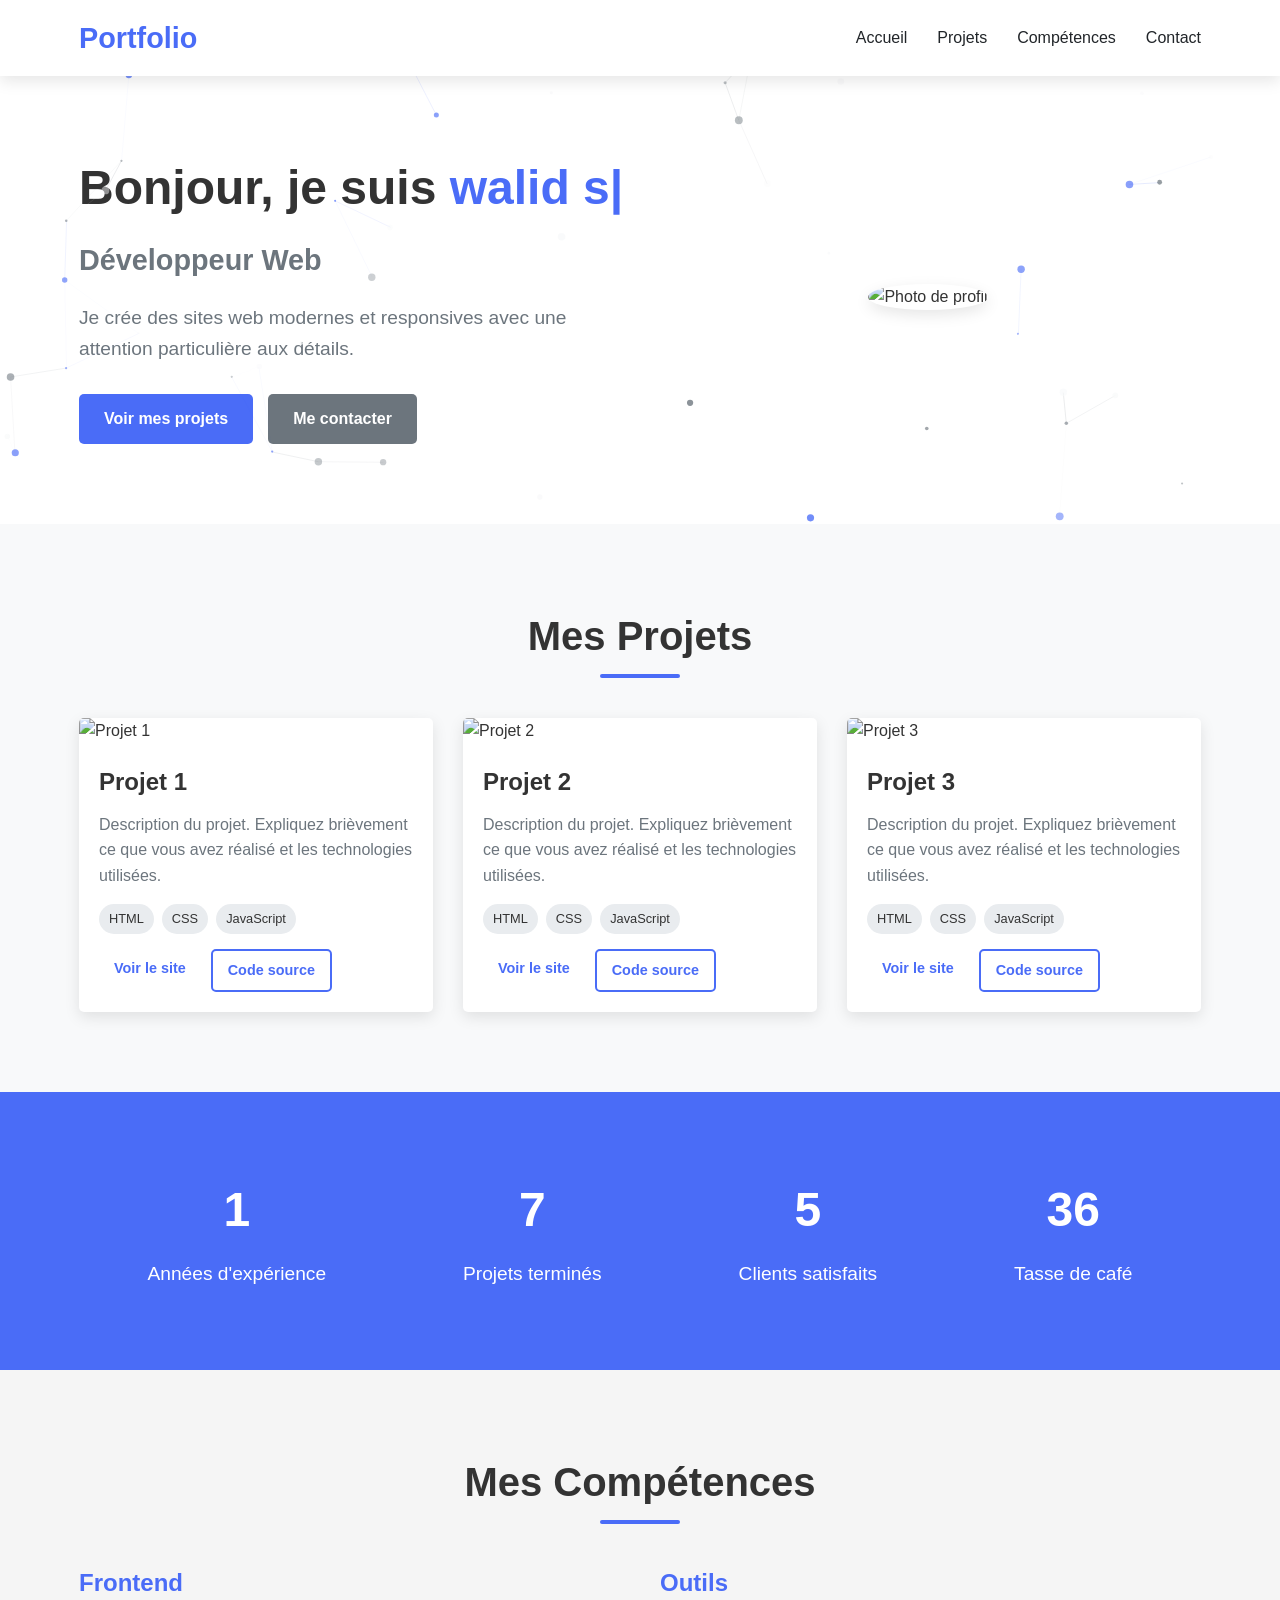
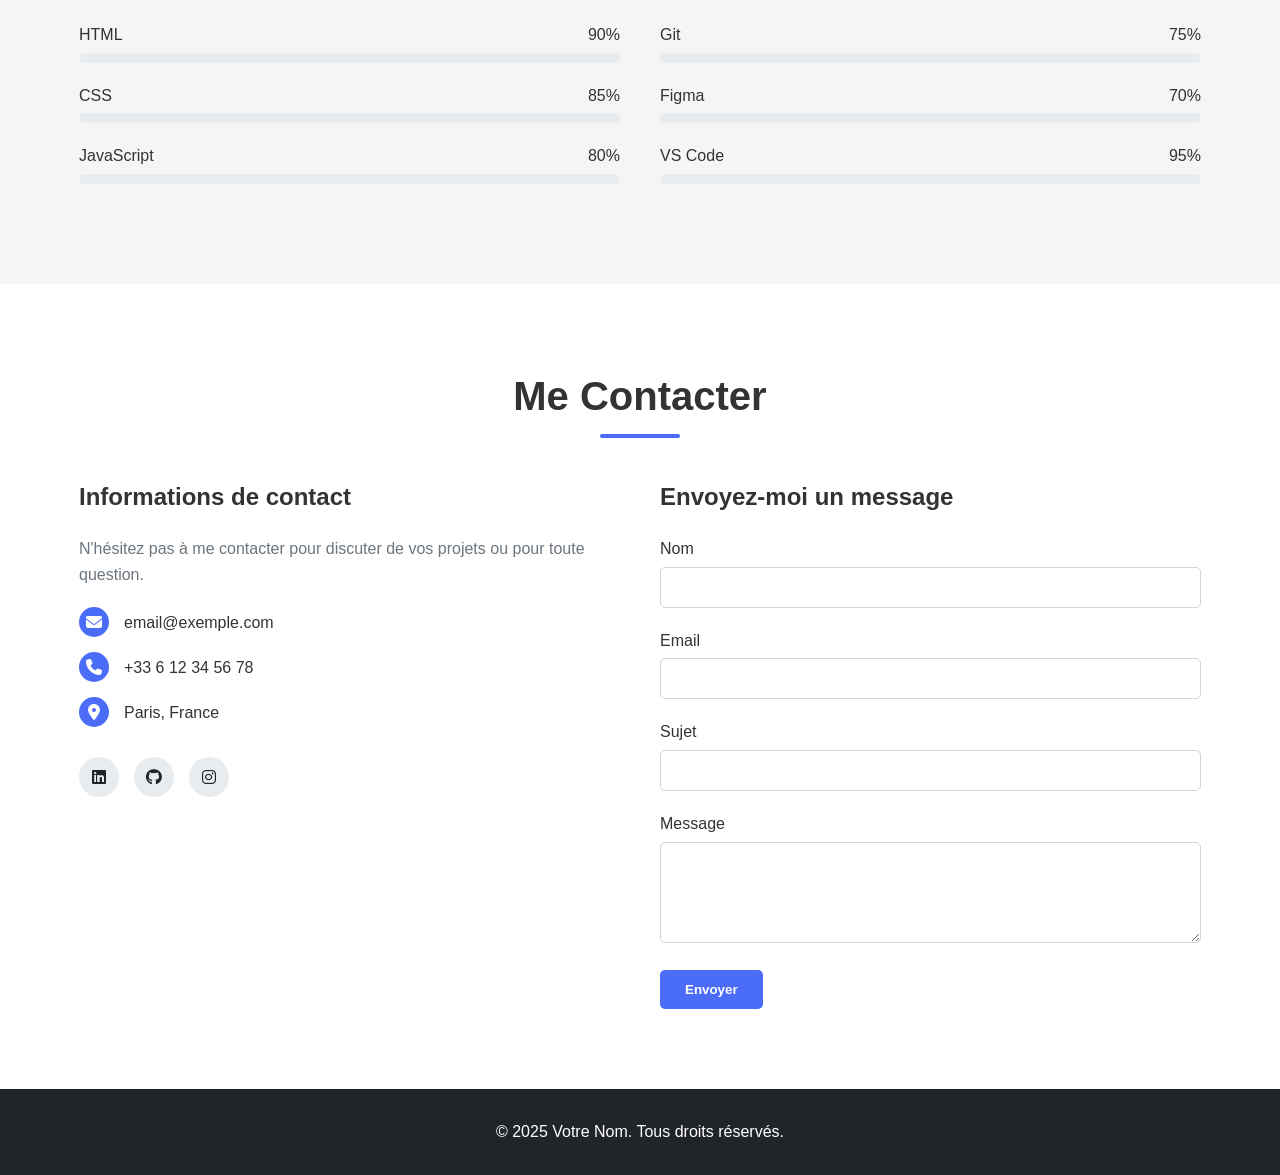
==== index.html @ 7b7688a4 "walid" ====
<!DOCTYPE html>
<html lang="fr">
<head>
  <meta charset="UTF-8">
  <meta name="viewport" content="width=device-width, initial-scale=1.0">
  <title>Mon Portfolio</title>
  <link rel="stylesheet" href="style.css">
  <link rel="stylesheet" href="https://cdnjs.cloudflare.com/ajax/libs/font-awesome/6.4.0/css/all.min.css">
  <script src="https://cdnjs.cloudflare.com/ajax/libs/three.js/r128/three.min.js"></script>
</head>
<body>
  <header>
    <div class="container">
      <h1 class="logo">Portfolio</h1>
      <nav>
        <button class="mobile-menu-toggle" aria-label="Menu">
          <span></span>
          <span></span>
          <span></span>
        </button>
        <ul class="nav-links">
          <li><a href="#accueil">Accueil</a></li>
          <li><a href="#projets">Projets</a></li>
          <li><a href="#competences">Compétences</a></li>
          <li><a href="#contact">Contact</a></li>
        </ul>
      </nav>
    </div>
  </header>

  <section id="accueil" class="hero">
    <div class="container">
      <div class="hero-content">
        <h2>Bonjour, je suis <span class="highlight">walid saimane</span></h2>
        <h3>Développeur Web</h3>
        <p>Je crée des sites web modernes et responsives avec une attention particulière aux détails.</p>
        <div class="hero-buttons">
          <a href="#projets" class="btn btn-primary">Voir mes projets</a>
          <a href="#contact" class="btn btn-secondary">Me contacter</a>
        </div>
      </div>
      <div class="hero-image">
        <img src="/placeholder.svg?height=400&width=400" alt="Photo de profil">
      </div>
    </div>
  </section>

  <section id="projets" class="projects">
    <div class="container">
      <h2 class="section-title">Mes Projets</h2>
      <div class="projects-grid">
        <div class="project-card">
          <div class="project-image">
            <img src="/" alt="Projet 1">
          </div>
          <div class="project-info">
            <h3>Projet 1</h3>
            <p>Description du projet. Expliquez brièvement ce que vous avez réalisé et les technologies utilisées.</p>
            <div class="project-tags">
              <span>HTML</span>
              <span>CSS</span>
              <span>JavaScript</span>
            </div>
            <div class="project-links">
              <a href="#" class="btn btn-small">Voir le site</a>
              <a href="#" class="btn btn-small btn-outline">Code source</a>
            </div>
          </div>
        </div>

        <div class="project-card">
          <div class="project-image">
            <img src="/placeholder.svg?height=300&width=500" alt="Projet 2">
          </div>
          <div class="project-info">
            <h3>Projet 2</h3>
            <p>Description du projet. Expliquez brièvement ce que vous avez réalisé et les technologies utilisées.</p>
            <div class="project-tags">
              <span>HTML</span>
              <span>CSS</span>
              <span>JavaScript</span>
            </div>
            <div class="project-links">
              <a href="#" class="btn btn-small">Voir le site</a>
              <a href="#" class="btn btn-small btn-outline">Code source</a>
            </div>
          </div>
        </div>

        <div class="project-card">
          <div class="project-image">
            <img src="/placeholder.svg?height=300&width=500" alt="Projet 3">
          </div>
          <div class="project-info">
            <h3>Projet 3</h3>
            <p>Description du projet. Expliquez brièvement ce que vous avez réalisé et les technologies utilisées.</p>
            <div class="project-tags">
              <span>HTML</span>
              <span>CSS</span>
              <span>JavaScript</span>
            </div>
            <div class="project-links">
              <a href="#" class="btn btn-small">Voir le site</a>
              <a href="#" class="btn btn-small btn-outline">Code source</a>
            </div>
          </div>
        </div>
      </div>
    </div>
  </section>

  <section id="competences" class="skills">
    <div class="container">
      <h2 class="section-title">Mes Compétences</h2>
      <div class="skills-container">
        <div class="skills-category">
          <h3>Frontend</h3>
          <div class="skill-item">
            <div class="skill-info">
              <span>HTML</span>
              <span>90%</span>
            </div>
            <div class="skill-bar">
              <div class="skill-progress" style="width: 90%"></div>
            </div>
          </div>
          <div class="skill-item">
            <div class="skill-info">
              <span>CSS</span>
              <span>85%</span>
            </div>
            <div class="skill-bar">
              <div class="skill-progress" style="width: 85%"></div>
            </div>
          </div>
          <div class="skill-item">
            <div class="skill-info">
              <span>JavaScript</span>
              <span>80%</span>
            </div>
            <div class="skill-bar">
              <div class="skill-progress" style="width: 80%"></div>
            </div>
          </div>
        </div>

        <div class="skills-category">
          <h3>Outils</h3>
          <div class="skill-item">
            <div class="skill-info">
              <span>Git</span>
              <span>75%</span>
            </div>
            <div class="skill-bar">
              <div class="skill-progress" style="width: 75%"></div>
            </div>
          </div>
          <div class="skill-item">
            <div class="skill-info">
              <span>Figma</span>
              <span>70%</span>
            </div>
            <div class="skill-bar">
              <div class="skill-progress" style="width: 70%"></div>
            </div>
          </div>
          <div class="skill-item">
            <div class="skill-info">
              <span>VS Code</span>
              <span>95%</span>
            </div>
            <div class="skill-bar">
              <div class="skill-progress" style="width: 95%"></div>
            </div>
          </div>
        </div>
      </div>
    </div>
  </section>

  <section id="contact" class="contact">
    <div class="container">
      <h2 class="section-title">Me Contacter</h2>
      <div class="contact-container">
        <div class="contact-info">
          <h3>Informations de contact</h3>
          <p>N'hésitez pas à me contacter pour discuter de vos projets ou pour toute question.</p>
          <div class="contact-details">
            <div class="contact-item">
              <i class="fas fa-envelope"></i>
              <span>email@exemple.com</span>
            </div>
            <div class="contact-item">
              <i class="fas fa-phone"></i>
              <span>+33 6 12 34 56 78</span>
            </div>
            <div class="contact-item">
              <i class="fas fa-map-marker-alt"></i>
              <span>Paris, France</span>
            </div>
          </div>
          <div class="social-links">
            <a href="https://www.linkedin.com/in/walid-sai-905145353/" aria-label="LinkedIn"><i class="fab fa-linkedin"></i></a>
            <a href="https://github.com/WAMIDSAIMANE" aria-label="GitHub"><i class="fab fa-github"></i></a>
            <a href="#" aria-label="instagram"><i class="fab fa-instagram"></i></a>
          </div>
        </div>
        <div class="contact-form">
          <h3>Envoyez-moi un message</h3>
          <form id="contactForm">
            <div class="form-group">
              <label for="name">Nom</label>
              <input type="text" id="name" name="name" required>
            </div>
            <div class="form-group">
              <label for="email">Email</label>
              <input type="email" id="email" name="email" required>
            </div>
            <div class="form-group">
              <label for="subject">Sujet</label>
              <input type="text" id="subject" name="subject" required>
            </div>
            <div class="form-group">
              <label for="message">Message</label>
              <textarea id="message" name="message" rows="5" required></textarea>
            </div>
            <button type="submit" class="btn btn-primary">Envoyer</button>
          </form>
        </div>
      </div>
    </div>
  </section>

  <footer>
    <div class="container">
      <p>&copy; 2025 Votre Nom. Tous droits réservés.</p>
    </div>
  </footer>

  <script src="script.js"></script>
  <script src="effects.js"></script>
  
</body>
</html>
---- style.css ----
/* Variables */
:root {
    --primary-color: #4a6cf7;
    --primary-dark: #3a56d4;
    --secondary-color: #6c757d;
    --dark-color: #212529;
    --light-color: #f8f9fa;
    --success-color: #28a745;
    --danger-color: #dc3545;
    --body-color: #f5f5f5;
    --text-color: #333;
    --border-radius: 5px;
    --box-shadow: 0 5px 15px rgba(0, 0, 0, 0.1);
    --transition: all 0.3s ease;
  }
  
  /* Reset & Base Styles */
  * {
    margin: 0;
    padding: 0;
    box-sizing: border-box;
  }
  
  html {
    scroll-behavior: smooth;
  }
  
  body {
    font-family: "Segoe UI", Tahoma, Geneva, Verdana, sans-serif;
    line-height: 1.6;
    color: var(--text-color);
    background-color: var(--body-color);
  }
  
  a {
    text-decoration: none;
    color: var(--primary-color);
    transition: var(--transition);
  }
  
  a:hover {
    color: var(--primary-dark);
  }
  
  ul {
    list-style: none;
  }
  
  img {
    max-width: 100%;
    height: auto;
  }
  
  .container {
    width: 90%;
    max-width: 1200px;
    margin: 0 auto;
    padding: 0 15px;
  }
  
  section {
    padding: 80px 0;
  }
  
  .section-title {
    text-align: center;
    margin-bottom: 50px;
    font-size: 2.5rem;
    position: relative;
  }
  
  .section-title::after {
    content: "";
    position: absolute;
    bottom: -10px;
    left: 50%;
    transform: translateX(-50%);
    width: 80px;
    height: 4px;
    background-color: var(--primary-color);
    border-radius: 2px;
  }
  
  /* Buttons */
  .btn {
    display: inline-block;
    padding: 12px 25px;
    border-radius: var(--border-radius);
    font-weight: 600;
    text-align: center;
    cursor: pointer;
    transition: var(--transition);
    border: none;
  }
  
  .btn-primary {
    background-color: var(--primary-color);
    color: white;
  }
  
  .btn-primary:hover {
    background-color: var(--primary-dark);
    color: white;
  }
  
  .btn-secondary {
    background-color: var(--secondary-color);
    color: white;
  }
  
  .btn-secondary:hover {
    background-color: #5a6268;
    color: white;
  }
  
  .btn-small {
    padding: 8px 15px;
    font-size: 0.9rem;
  }
  
  .btn-outline {
    background-color: transparent;
    border: 2px solid var(--primary-color);
    color: var(--primary-color);
  }
  
  .btn-outline:hover {
    background-color: var(--primary-color);
    color: white;
  }
  
  /* Header */
  header {
    position: fixed;
    top: 0;
    left: 0;
    width: 100%;
    background-color: white;
    box-shadow: var(--box-shadow);
    z-index: 1000;
    padding: 15px 0;
  }
  
  header .container {
    display: flex;
    justify-content: space-between;
    align-items: center;
  }
  
  .logo {
    font-size: 1.8rem;
    font-weight: 700;
    color: var(--primary-color);
  }
  
  .nav-links {
    display: flex;
  }
  
  .nav-links li {
    margin-left: 30px;
  }
  
  .nav-links a {
    color: var(--dark-color);
    font-weight: 500;
    position: relative;
  }
  
  .nav-links a::after {
    content: "";
    position: absolute;
    bottom: -5px;
    left: 0;
    width: 0;
    height: 2px;
    background-color: var(--primary-color);
    transition: var(--transition);
  }
  
  .nav-links a:hover::after {
    width: 100%;
  }
  
  .mobile-menu-toggle {
    display: none;
    background: none;
    border: none;
    cursor: pointer;
  }
  
  .mobile-menu-toggle span {
    display: block;
    width: 25px;
    height: 3px;
    background-color: var(--dark-color);
    margin: 5px 0;
    transition: var(--transition);
  }
  
  /* Hero Section */
  .hero {
    padding-top: 150px;
    padding-bottom: 80px;
    background-color: white;
  }
  
  .hero .container {
    display: flex;
    align-items: center;
    justify-content: space-between;
  }
  
  .hero-content {
    flex: 1;
    padding-right: 30px;
  }
  
  .hero-image {
    flex: 1;
    text-align: center;
  }
  
  .hero-image img {
    border-radius: 50%;
    box-shadow: var(--box-shadow);
    max-width: 400px;
  }
  
  .hero h2 {
    font-size: 3rem;
    margin-bottom: 10px;
  }
  
  .hero h3 {
    font-size: 1.8rem;
    color: var(--secondary-color);
    margin-bottom: 20px;
  }
  
  .hero p {
    font-size: 1.2rem;
    margin-bottom: 30px;
    color: var(--secondary-color);
  }
  
  .highlight {
    color: var(--primary-color);
  }
  
  .hero-buttons {
    display: flex;
    gap: 15px;
  }
  
  /* Projects Section */
  .projects {
    background-color: var(--light-color);
  }
  
  .projects-grid {
    display: grid;
    grid-template-columns: repeat(auto-fill, minmax(350px, 1fr));
    gap: 30px;
  }
  
  .project-card {
    background-color: white;
    border-radius: var(--border-radius);
    overflow: hidden;
    box-shadow: var(--box-shadow);
    transition: var(--transition);
  }
  
  .project-card:hover {
    transform: translateY(-10px);
  }
  
  .project-image {
    overflow: hidden;
  }
  
  .project-image img {
    transition: var(--transition);
    width: 100%;
    height: 200px;
    object-fit: cover;
  }
  
  .project-card:hover .project-image img {
    transform: scale(1.05);
  }
  
  .project-info {
    padding: 20px;
  }
  
  .project-info h3 {
    margin-bottom: 10px;
    font-size: 1.5rem;
  }
  
  .project-info p {
    color: var(--secondary-color);
    margin-bottom: 15px;
  }
  
  .project-tags {
    display: flex;
    flex-wrap: wrap;
    gap: 8px;
    margin-bottom: 15px;
  }
  
  .project-tags span {
    background-color: #e9ecef;
    padding: 5px 10px;
    border-radius: 20px;
    font-size: 0.8rem;
    font-weight: 500;
  }
  
  .project-links {
    display: flex;
    gap: 10px;
  }
  
  /* Skills Section */
  .skills-container {
    display: grid;
    grid-template-columns: repeat(auto-fit, minmax(300px, 1fr));
    gap: 40px;
  }
  
  .skills-category h3 {
    margin-bottom: 20px;
    font-size: 1.5rem;
    color: var(--primary-color);
  }
  
  .skill-item {
    margin-bottom: 20px;
  }
  
  .skill-info {
    display: flex;
    justify-content: space-between;
    margin-bottom: 5px;
  }
  
  .skill-bar {
    height: 10px;
    background-color: #e9ecef;
    border-radius: 5px;
    overflow: hidden;
  }
  
  .skill-progress {
    height: 100%;
    background-color: var(--primary-color);
    border-radius: 5px;
    transition: width 1s ease-in-out;
  }
  
  /* Contact Section */
  .contact {
    background-color: white;
  }
  
  .contact-container {
    display: grid;
    grid-template-columns: repeat(auto-fit, minmax(300px, 1fr));
    gap: 40px;
  }
  
  .contact-info h3,
  .contact-form h3 {
    margin-bottom: 20px;
    font-size: 1.5rem;
  }
  
  .contact-info p {
    margin-bottom: 20px;
    color: var(--secondary-color);
  }
  
  .contact-details {
    margin-bottom: 30px;
  }
  
  .contact-item {
    display: flex;
    align-items: center;
    margin-bottom: 15px;
  }
  
  .contact-item i {
    width: 30px;
    height: 30px;
    background-color: var(--primary-color);
    color: white;
    border-radius: 50%;
    display: flex;
    align-items: center;
    justify-content: center;
    margin-right: 15px;
  }
  
  .social-links {
    display: flex;
    gap: 15px;
  }
  
  .social-links a {
    width: 40px;
    height: 40px;
    background-color: #e9ecef;
    color: var(--dark-color);
    border-radius: 50%;
    display: flex;
    align-items: center;
    justify-content: center;
    transition: var(--transition);
  }
  
  .social-links a:hover {
    background-color: var(--primary-color);
    color: white;
  }
  
  .form-group {
    margin-bottom: 20px;
  }
  
  .form-group label {
    display: block;
    margin-bottom: 5px;
    font-weight: 500;
  }
  
  .form-group input,
  .form-group textarea {
    width: 100%;
    padding: 12px;
    border: 1px solid #ced4da;
    border-radius: var(--border-radius);
    font-family: inherit;
    transition: var(--transition);
  }
  
  .form-group input:focus,
  .form-group textarea:focus {
    outline: none;
    border-color: var(--primary-color);
    box-shadow: 0 0 0 3px rgba(74, 108, 247, 0.2);
  }
  
  /* Footer */
  footer {
    background-color: var(--dark-color);
    color: white;
    padding: 30px 0;
    text-align: center;
  }
  
  /* Media Queries */
  @media (max-width: 992px) {
    .hero .container {
      flex-direction: column;
      text-align: center;
    }
  
    .hero-content {
      padding-right: 0;
      margin-bottom: 40px;
    }
  
    .hero-buttons {
      justify-content: center;
    }
  }
  
  @media (max-width: 768px) {
    .mobile-menu-toggle {
      display: block;
    }
  
    .nav-links {
      position: fixed;
      top: 70px;
      left: -100%;
      width: 100%;
      height: calc(100vh - 70px);
      background-color: white;
      flex-direction: column;
      align-items: center;
      justify-content: center;
      transition: var(--transition);
    }
  
    .nav-links.active {
      left: 0;
    }
  
    .nav-links li {
      margin: 15px 0;
    }
  
    .section-title {
      font-size: 2rem;
    }
  
    .hero h2 {
      font-size: 2.5rem;
    }
  
    .hero h3 {
      font-size: 1.5rem;
    }
  
    .projects-grid {
      grid-template-columns: 1fr;
    }
  }
  
  @media (max-width: 576px) {
    .hero h2 {
      font-size: 2rem;
    }
  
    .hero-image img {
      max-width: 250px;
    }
  
    .hero-buttons {
      flex-direction: column;
      gap: 10px;
    }
  
    .btn {
      width: 100%;
    }
  }
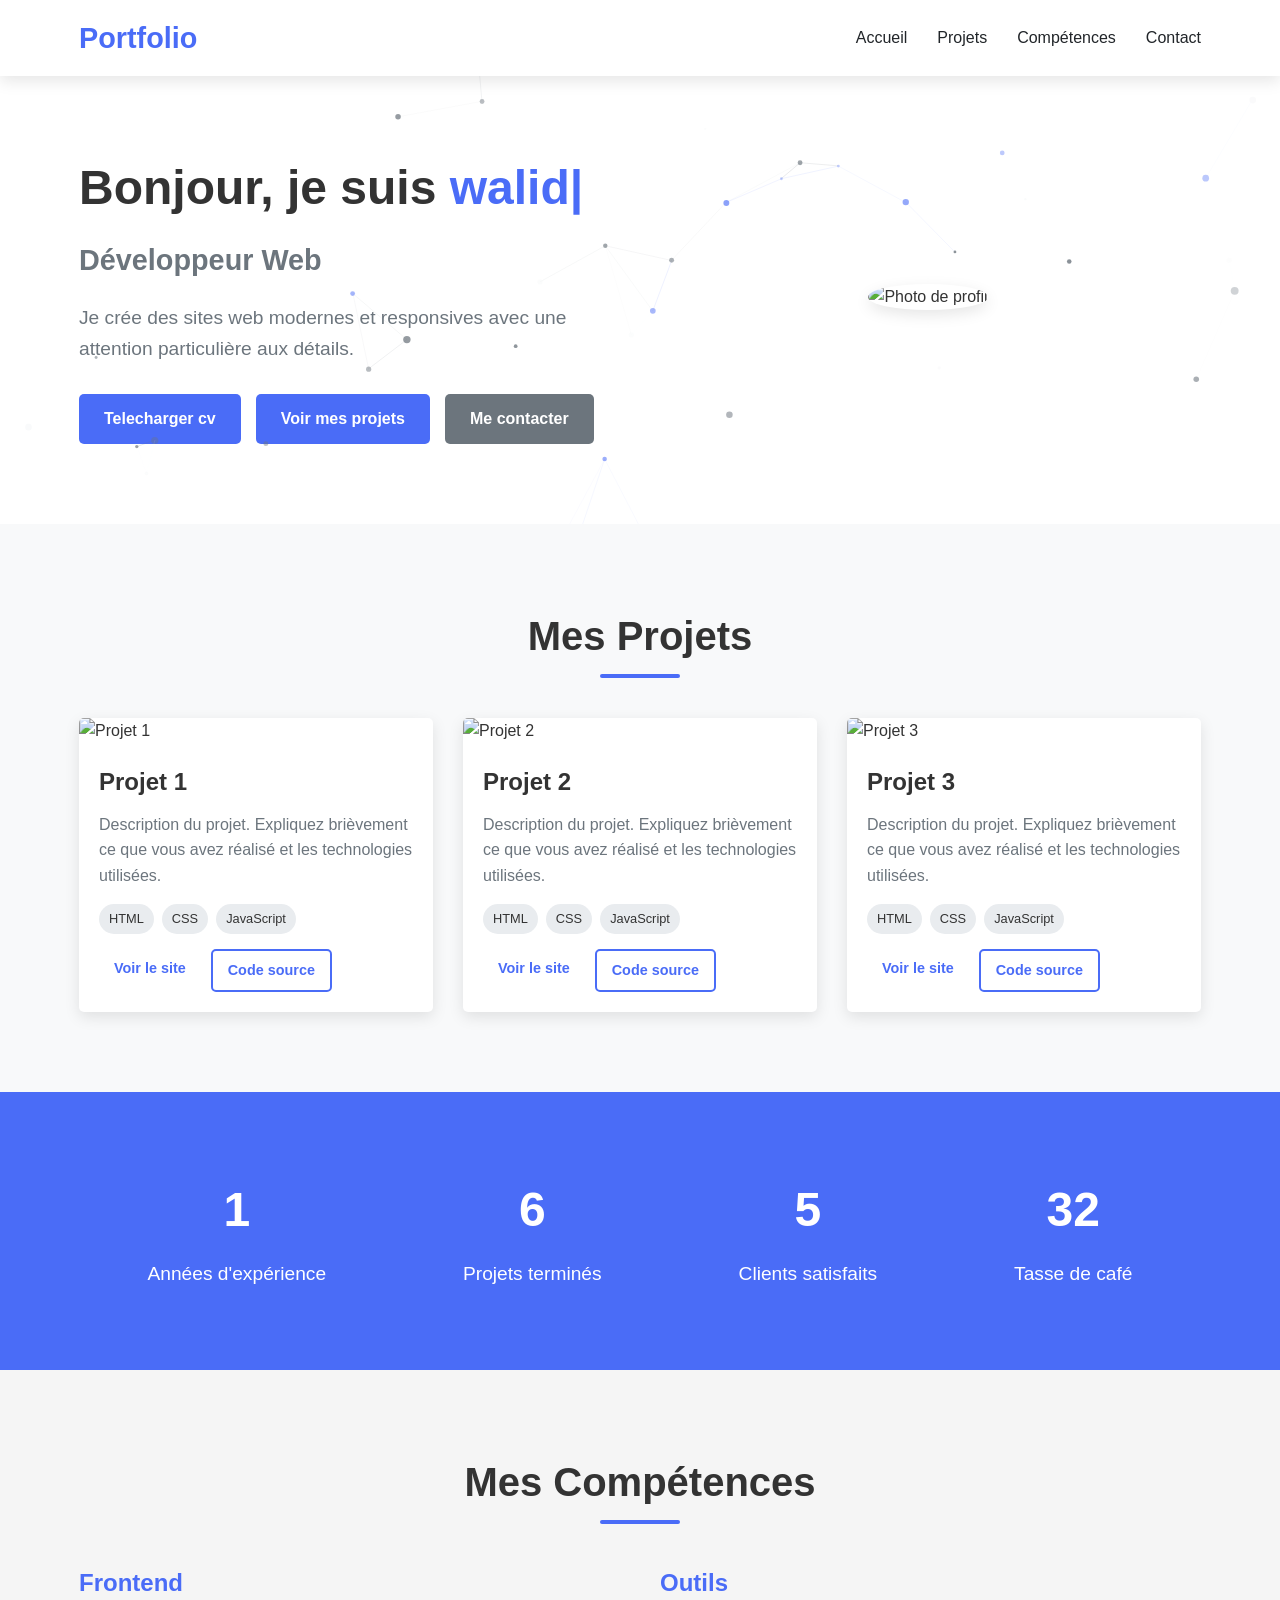
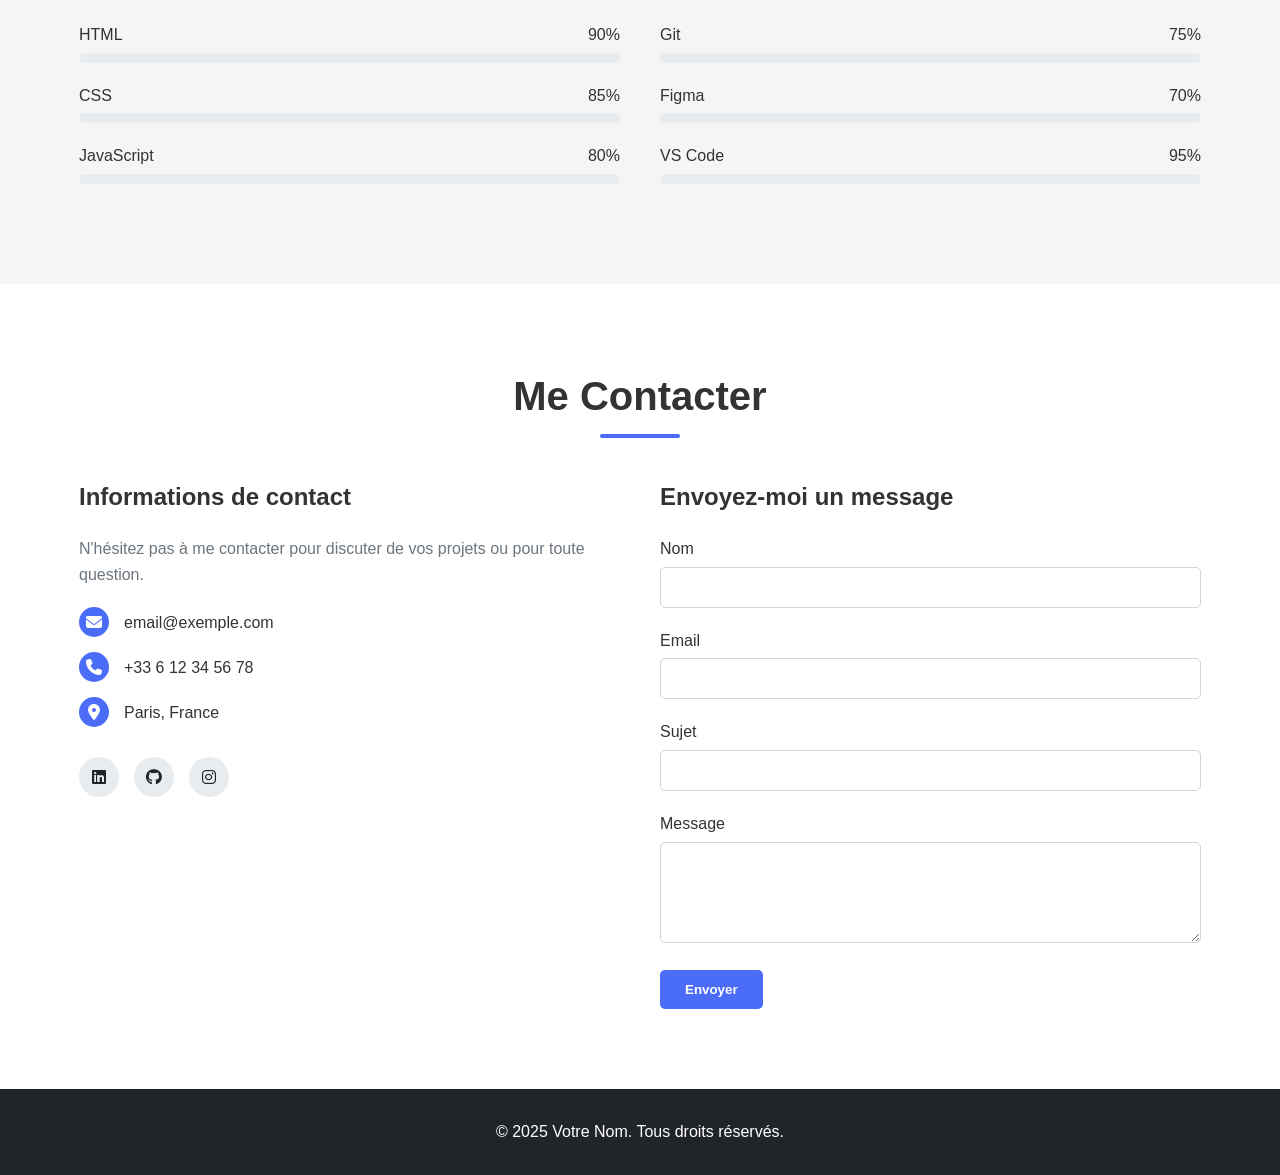
==== commit bfa29344: "saimane" ====
--- a/index.html
+++ b/index.html
@@ -35,6 +35,7 @@
         <h3>Développeur Web</h3>
         <p>Je crée des sites web modernes et responsives avec une attention particulière aux détails.</p>
         <div class="hero-buttons">
+          <a href="#cv" class=" btn btn-primary">Telecharger cv</a>
           <a href="#projets" class="btn btn-primary">Voir mes projets</a>
           <a href="#contact" class="btn btn-secondary">Me contacter</a>
         </div>
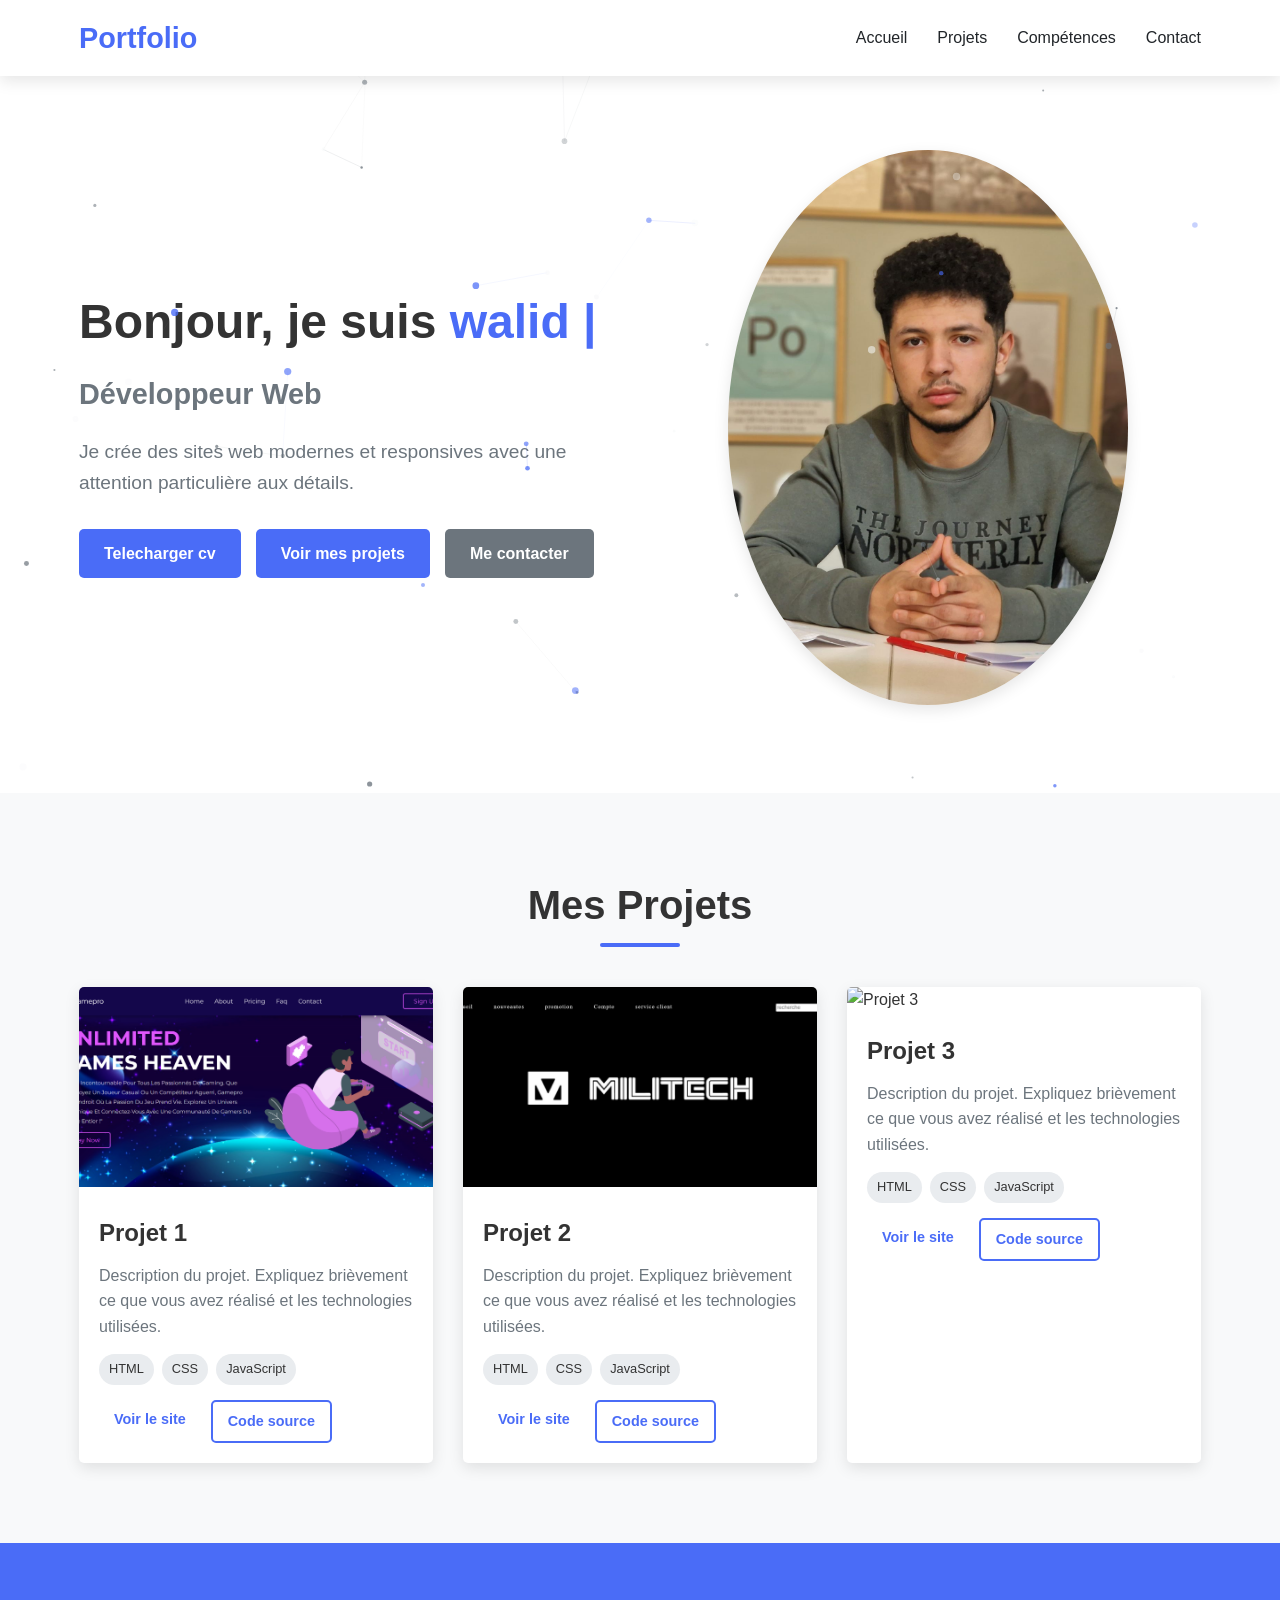
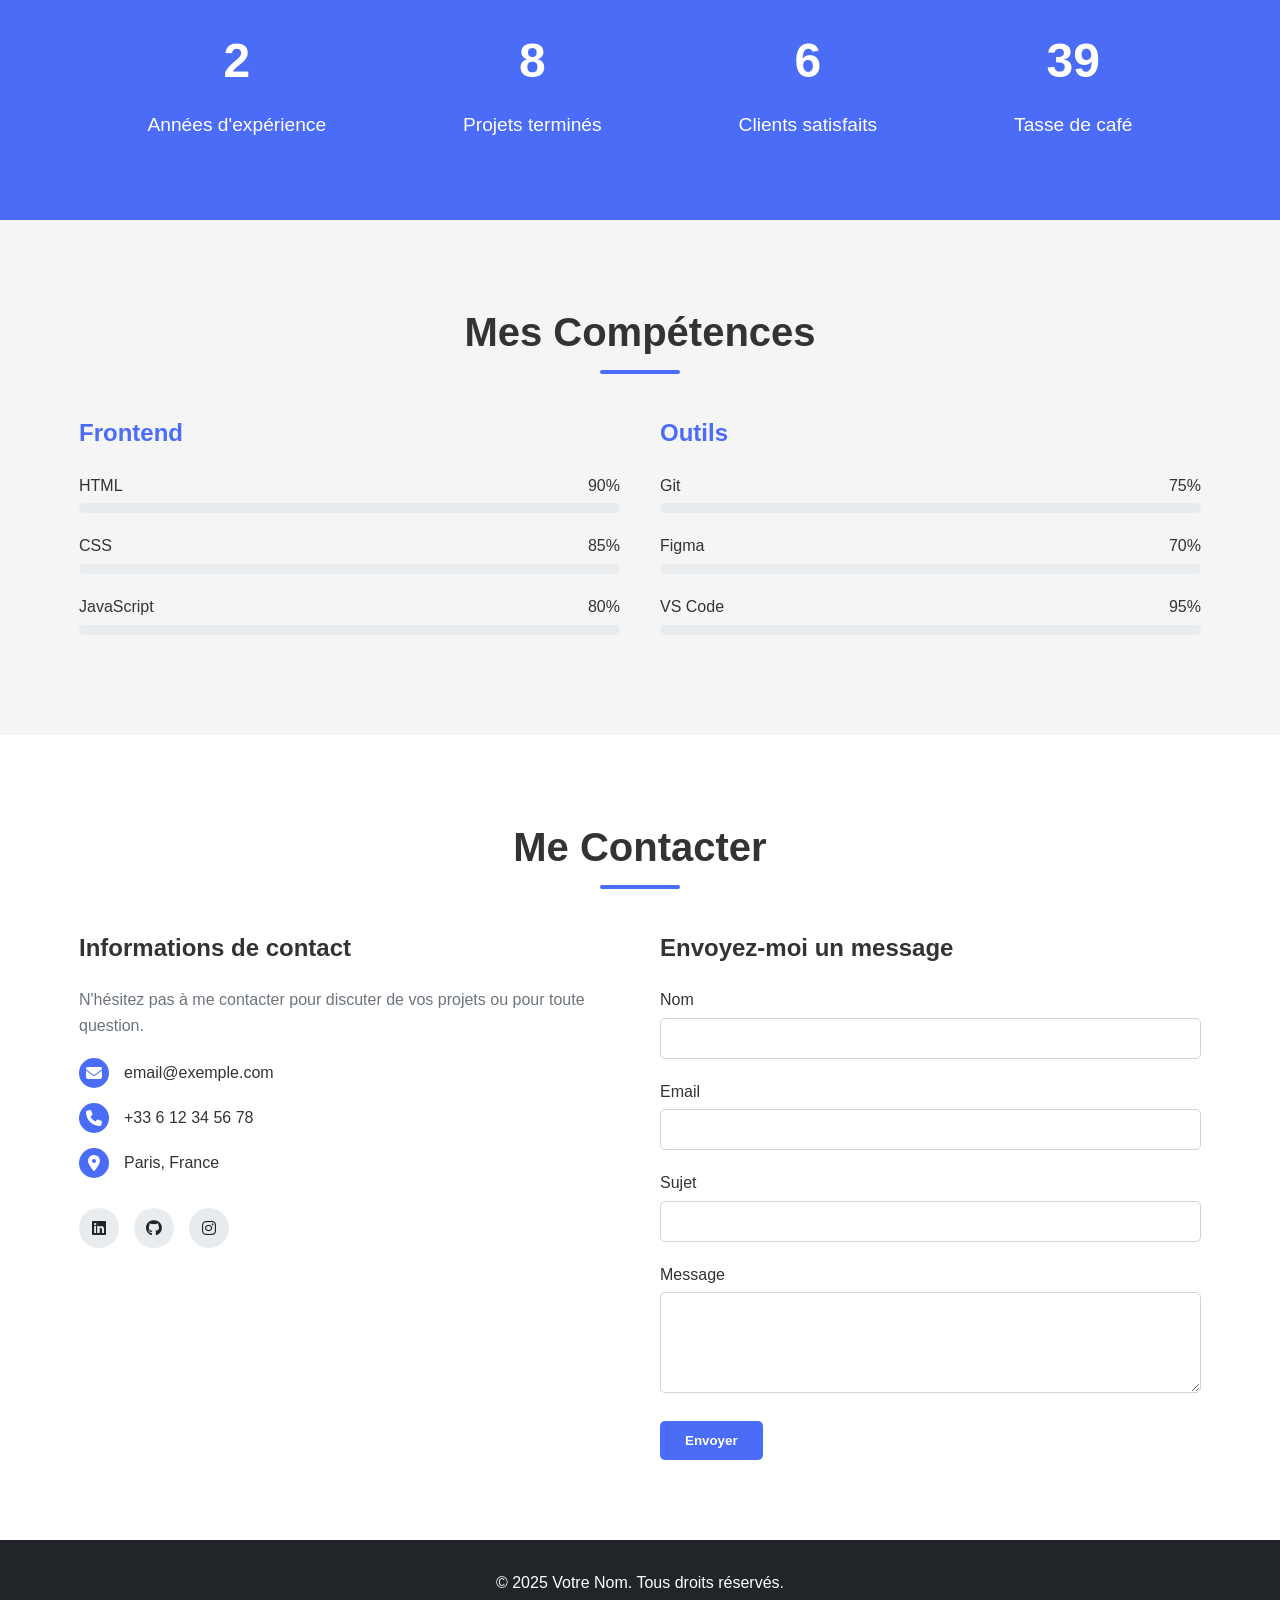
==== commit d42a29c1: "test" ====
--- a/index.html
+++ b/index.html
@@ -35,13 +35,13 @@
         <h3>Développeur Web</h3>
         <p>Je crée des sites web modernes et responsives avec une attention particulière aux détails.</p>
         <div class="hero-buttons">
-          <a href="#cv" class=" btn btn-primary">Telecharger cv</a>
+          <a href="White Simple Student CV Resume.pdf" class=" btn btn-primary">Telecharger cv</a>
           <a href="#projets" class="btn btn-primary">Voir mes projets</a>
           <a href="#contact" class="btn btn-secondary">Me contacter</a>
         </div>
       </div>
-      <div class="hero-image">
-        <img src="/placeholder.svg?height=400&width=400" alt="Photo de profil">
+      <div class="hero-image" style="height: 50%; width: 50%;">
+        <img src="WhatsApp Image 2025-03-04 à 19.03.55_d046aaec.jpg" alt="Photo de profil">
       </div>
     </div>
   </section>
@@ -52,7 +52,7 @@
       <div class="projects-grid">
         <div class="project-card">
           <div class="project-image">
-            <img src="/" alt="Projet 1">
+            <img src="Capture d’écran 2025-03-04 192219.png" alt="Projet 1">
           </div>
           <div class="project-info">
             <h3>Projet 1</h3>
@@ -63,7 +63,7 @@
               <span>JavaScript</span>
             </div>
             <div class="project-links">
-              <a href="#" class="btn btn-small">Voir le site</a>
+              <a href="file:///C:/Users/hp/Desktop/websitegaming/html/gamingwebsite.html" class="btn btn-small">Voir le site</a>
               <a href="#" class="btn btn-small btn-outline">Code source</a>
             </div>
           </div>
@@ -71,7 +71,7 @@
 
         <div class="project-card">
           <div class="project-image">
-            <img src="/placeholder.svg?height=300&width=500" alt="Projet 2">
+            <img src="Capture d’écran 2025-03-04 192348.png" alt="Projet 2">
           </div>
           <div class="project-info">
             <h3>Projet 2</h3>
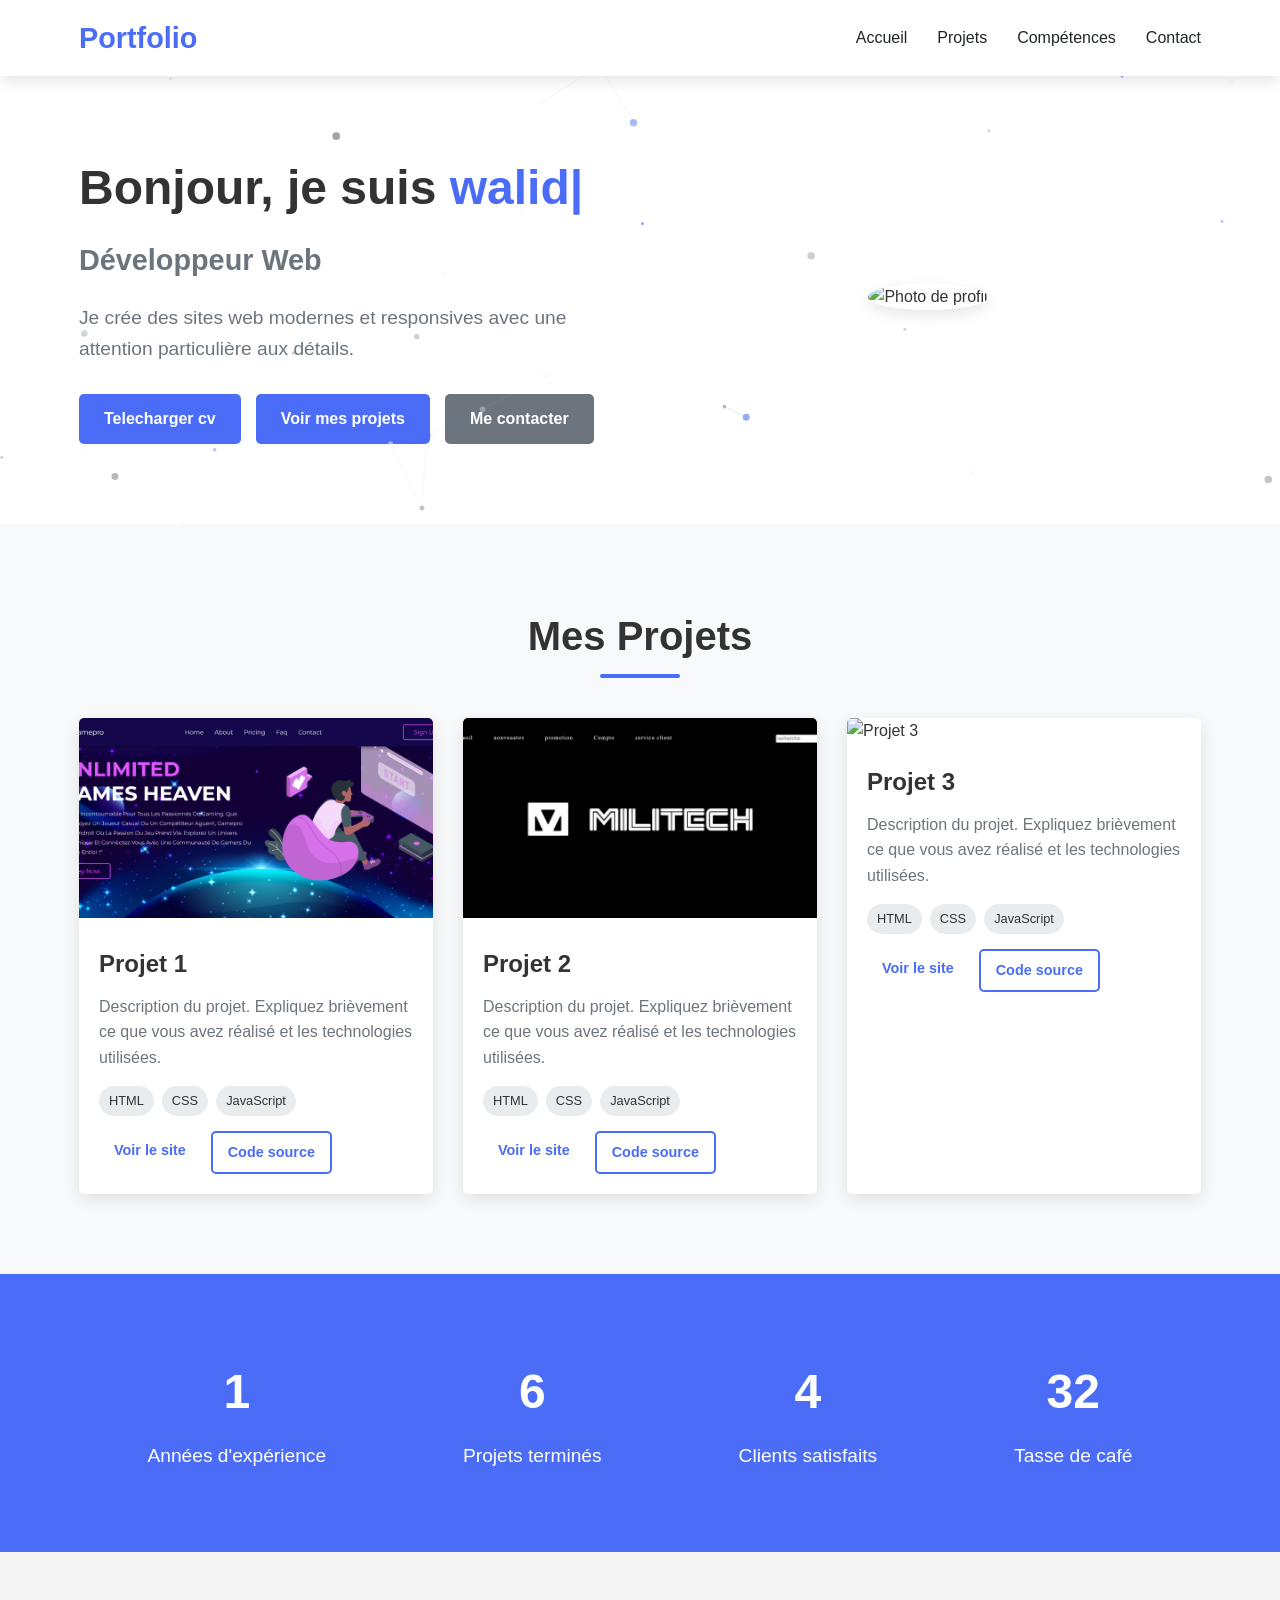
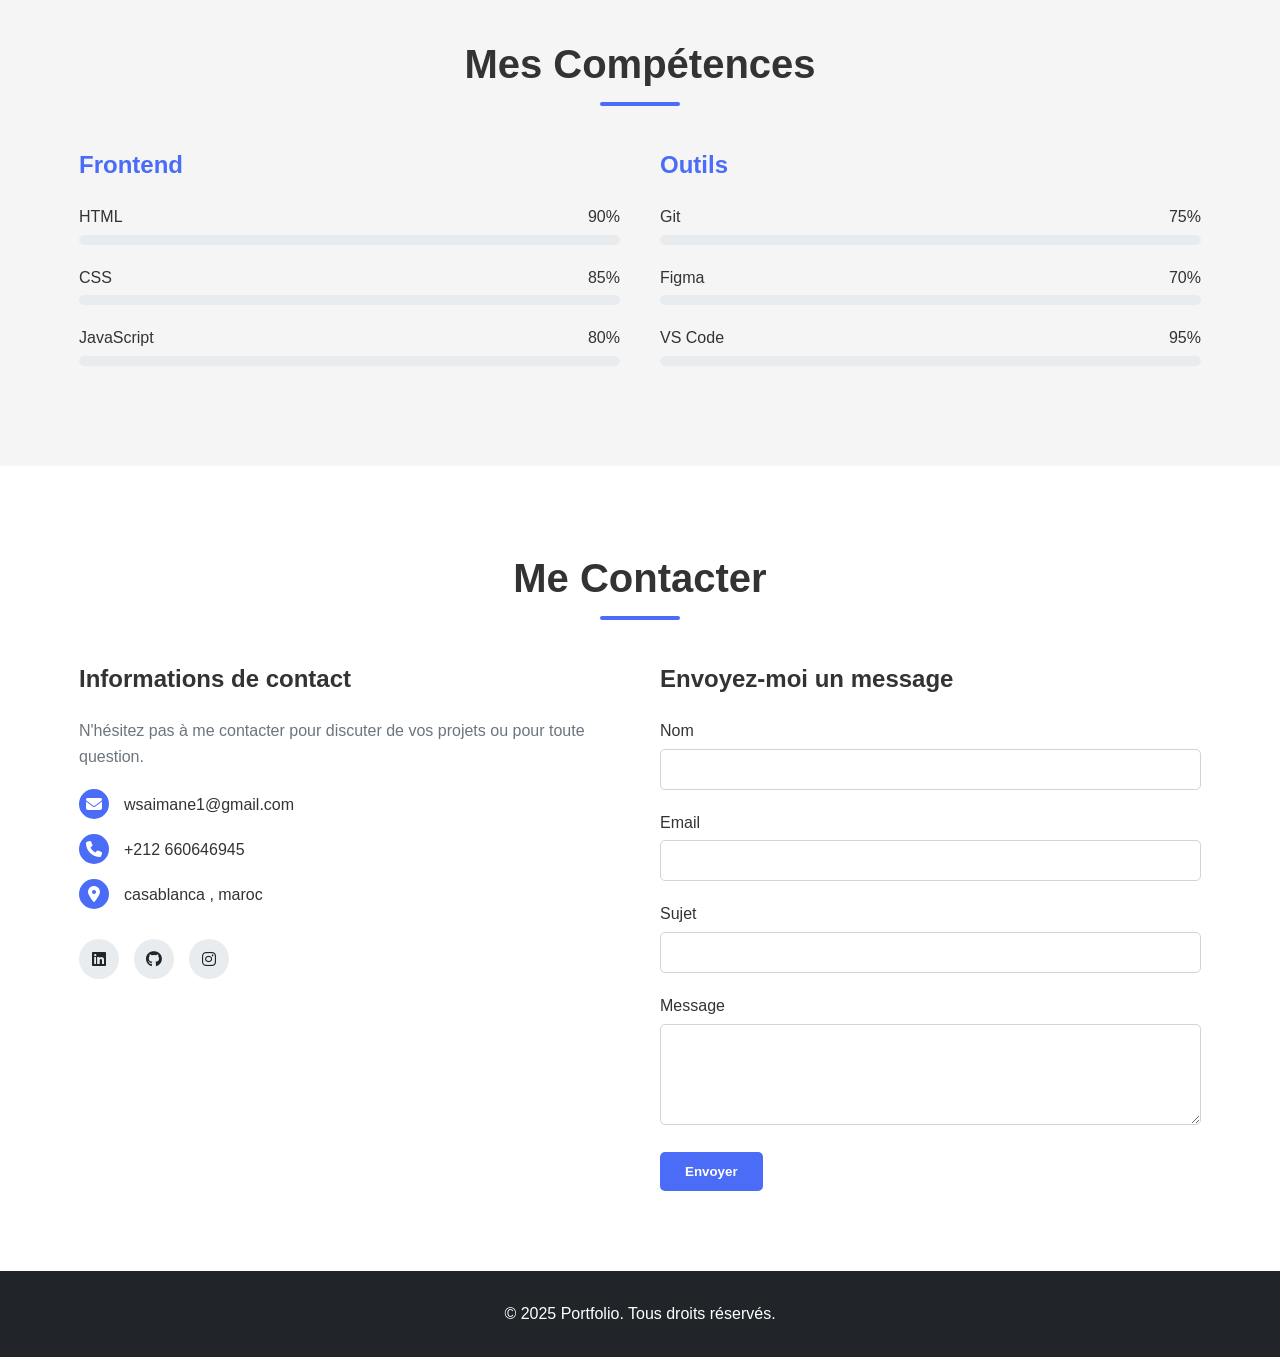
==== commit f34d1942: "test" ====
--- a/index.html
+++ b/index.html
@@ -41,7 +41,7 @@
         </div>
       </div>
       <div class="hero-image" style="height: 50%; width: 50%;">
-        <img src="WhatsApp Image 2025-03-04 à 19.03.55_d046aaec.jpg" alt="Photo de profil">
+        <img src="TECHNOPARK_2025_By Zakaria Latouri-1962.jpg" alt="Photo de profil">
       </div>
     </div>
   </section>
@@ -63,7 +63,7 @@
               <span>JavaScript</span>
             </div>
             <div class="project-links">
-              <a href="file:///C:/Users/hp/Desktop/websitegaming/html/gamingwebsite.html" class="btn btn-small">Voir le site</a>
+              <a href="#" class="btn btn-small">Voir le site</a>
               <a href="#" class="btn btn-small btn-outline">Code source</a>
             </div>
           </div>
@@ -189,15 +189,15 @@
           <div class="contact-details">
             <div class="contact-item">
               <i class="fas fa-envelope"></i>
-              <span>email@exemple.com</span>
+              <span>wsaimane1@gmail.com</span>
             </div>
             <div class="contact-item">
               <i class="fas fa-phone"></i>
-              <span>+33 6 12 34 56 78</span>
+              <span>+212 660646945</span>
             </div>
             <div class="contact-item">
               <i class="fas fa-map-marker-alt"></i>
-              <span>Paris, France</span>
+              <span>casablanca , maroc</span>
             </div>
           </div>
           <div class="social-links">
@@ -234,7 +234,7 @@
 
   <footer>
     <div class="container">
-      <p>&copy; 2025 Votre Nom. Tous droits réservés.</p>
+      <p>&copy; 2025 Portfolio. Tous droits réservés.</p>
     </div>
   </footer>
 
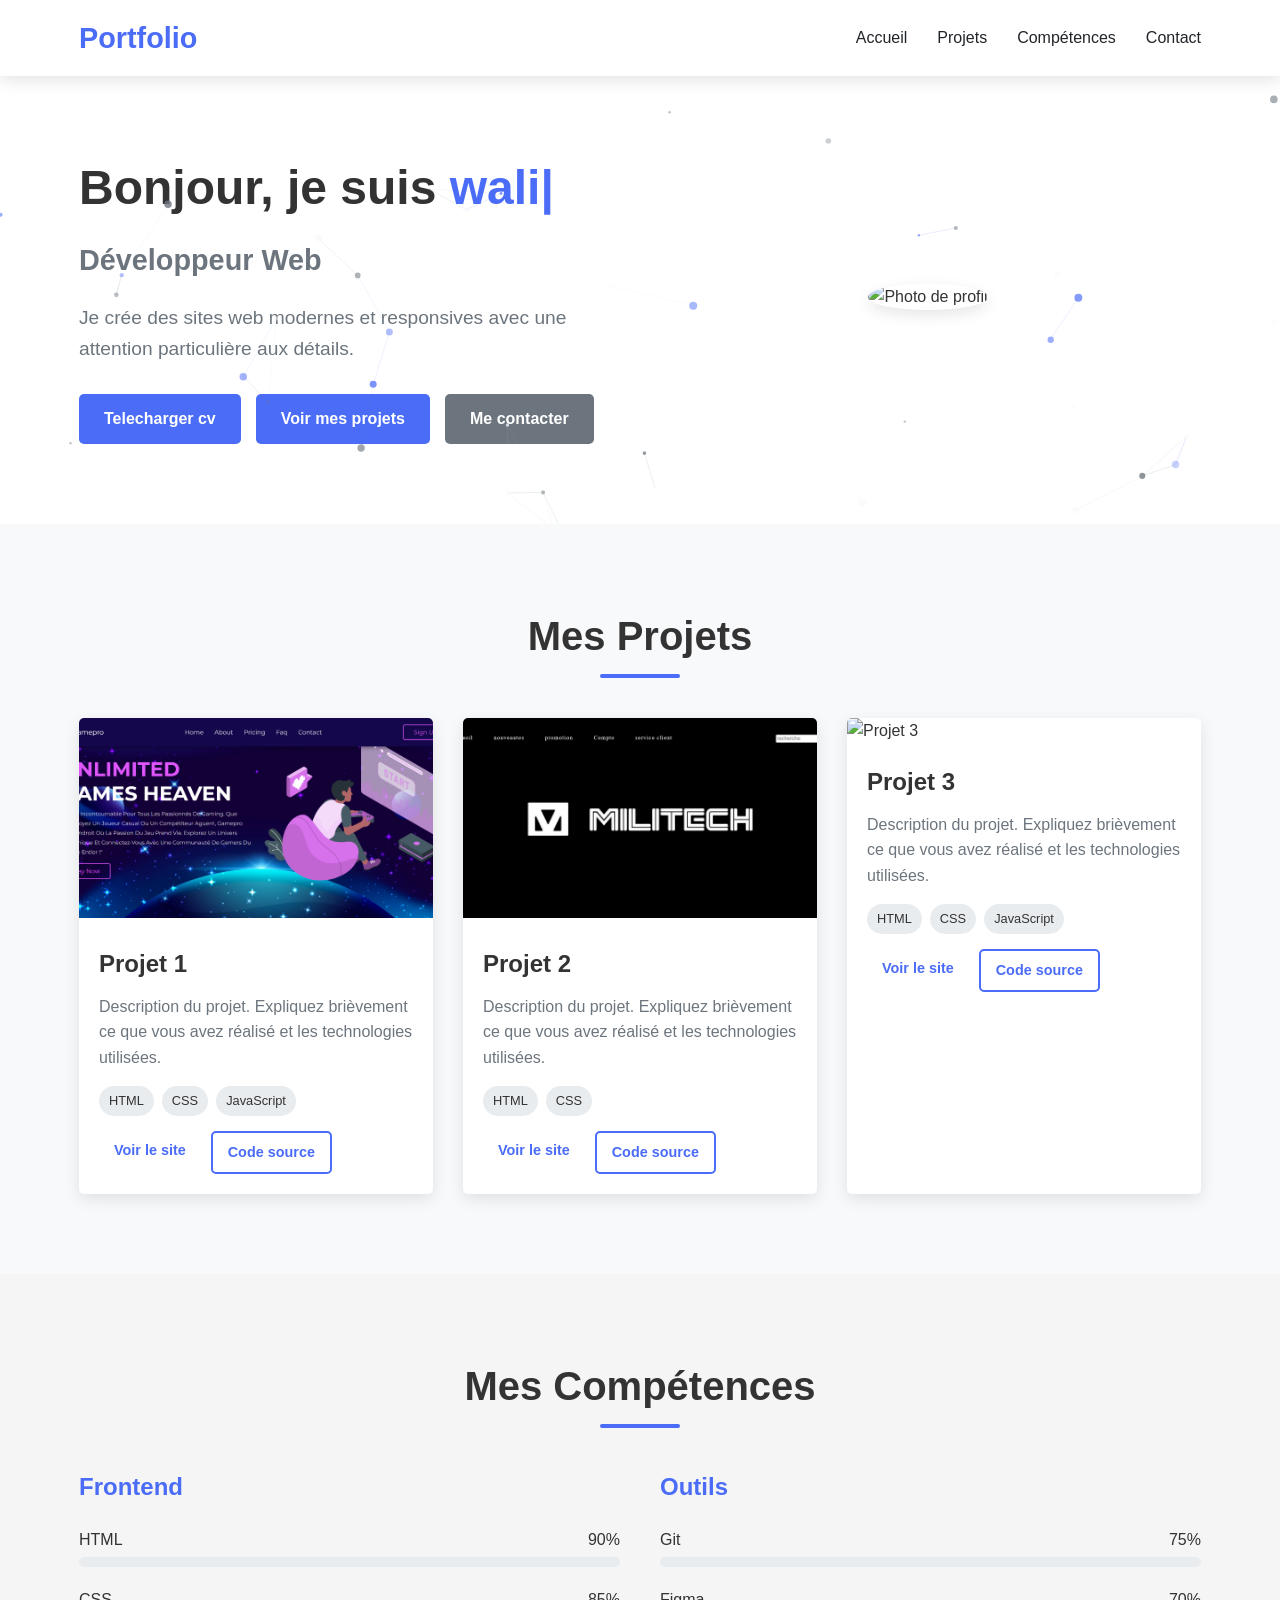
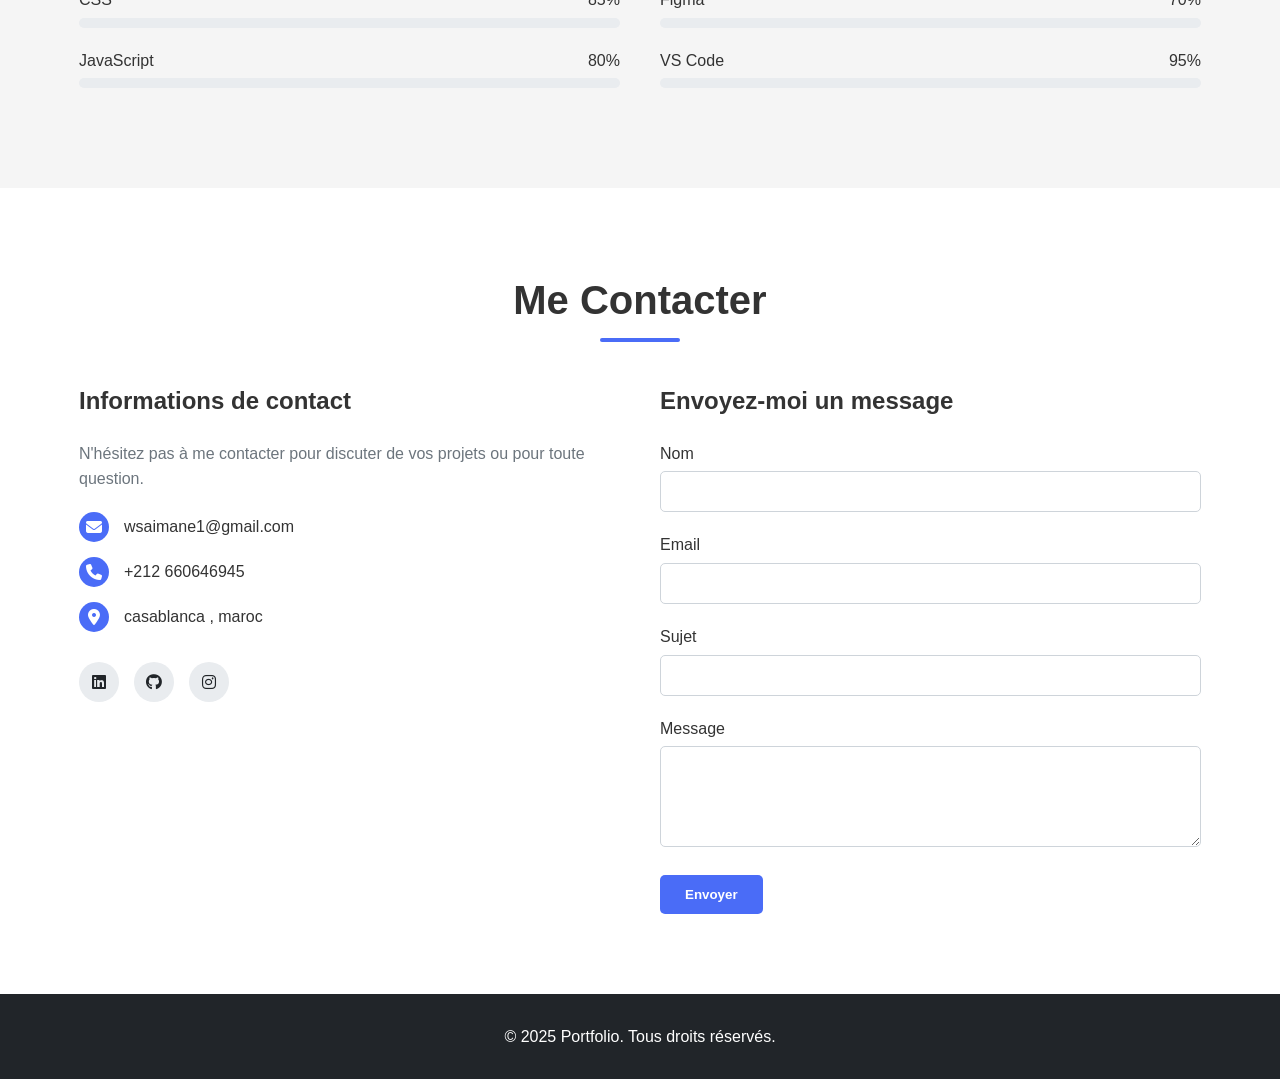
==== commit c47a40a8: "tet" ====
--- a/index.html
+++ b/index.html
@@ -79,7 +79,7 @@
             <div class="project-tags">
               <span>HTML</span>
               <span>CSS</span>
-              <span>JavaScript</span>
+              
             </div>
             <div class="project-links">
               <a href="#" class="btn btn-small">Voir le site</a>
